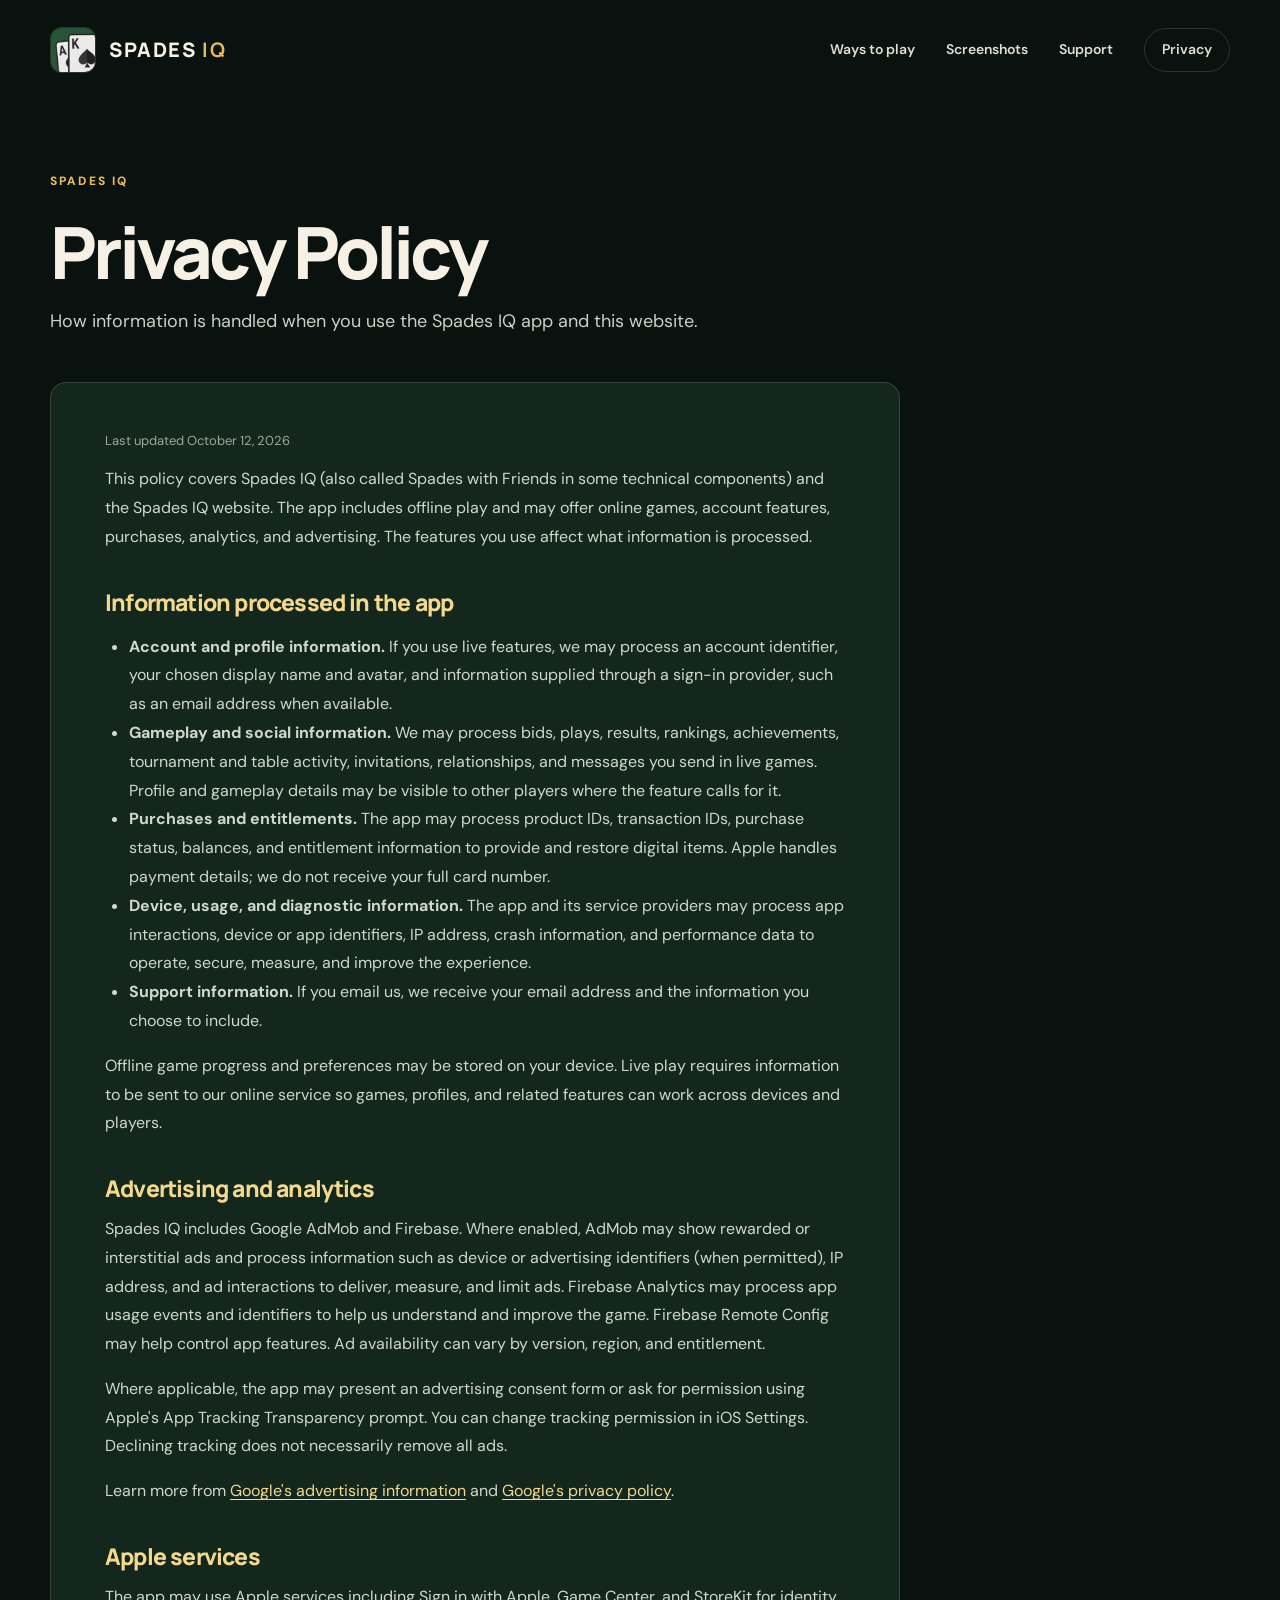
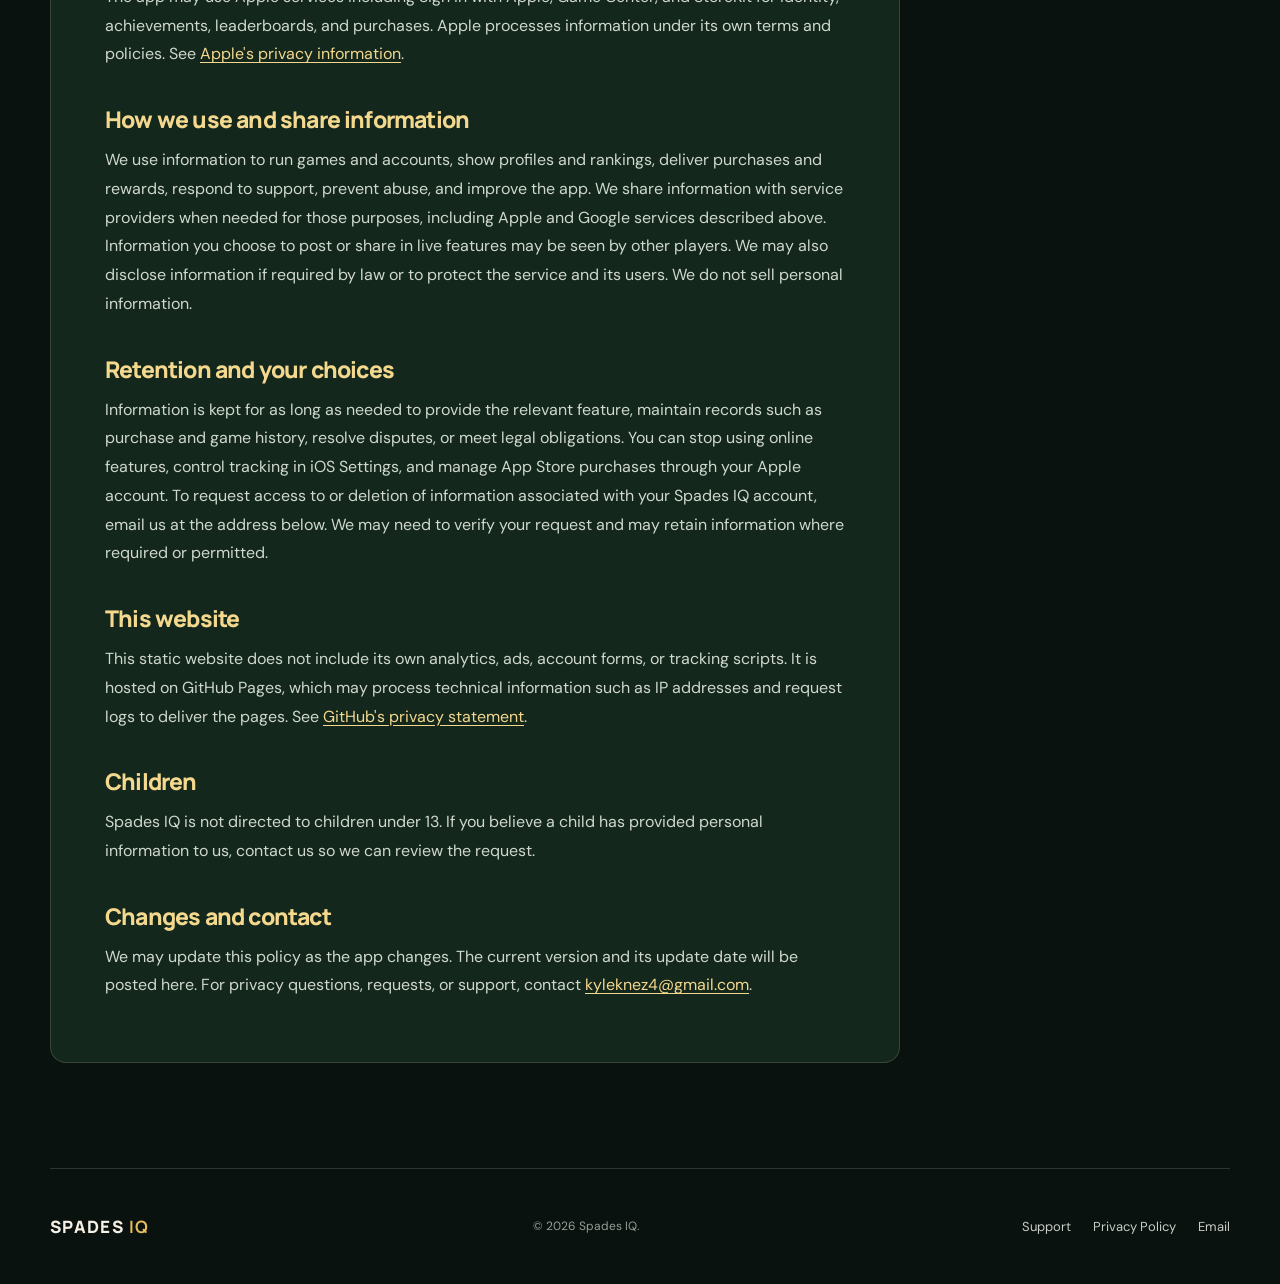
==== privacy-policy.html @ a106714f "Launch Spades IQ website" ====
<!doctype html>
<html lang="en">
<head>
  <meta charset="utf-8">
  <meta name="viewport" content="width=device-width, initial-scale=1">
  <meta name="theme-color" content="#09120f">
  <meta name="description" content="Privacy Policy for the Spades IQ iPhone app and website.">
  <link rel="canonical" href="https://knezzy.github.io/spades-iq-web/privacy-policy.html">
  <link rel="icon" type="image/png" href="site-assets/app-icon.png">
  <link rel="stylesheet" href="site-assets/styles.css">
  <title>Privacy Policy | Spades IQ</title>
</head>
<body>
  <a class="skip-link" href="#main">Skip to content</a>
  <header class="site-header wrap">
    <a class="brand" href="index.html" aria-label="Spades IQ home"><img src="site-assets/app-icon.png" width="46" height="46" alt=""><span>SPADES <b>IQ</b></span></a>
    <nav aria-label="Main navigation"><a href="index.html#ways-to-play">Ways to play</a><a href="index.html#screenshots">Screenshots</a><a href="support.html">Support</a><a class="nav-pill" href="privacy-policy.html" aria-current="page">Privacy</a></nav>
  </header>
  <main id="main" class="subpage-main wrap">
    <div class="page-heading"><p class="eyebrow">Spades IQ</p><h1>Privacy Policy</h1><p>How information is handled when you use the Spades IQ app and this website.</p></div>
    <article class="content-card">
      <p class="meta">Last updated October 12, 2026</p>
      <p>This policy covers Spades IQ (also called Spades with Friends in some technical components) and the Spades IQ website. The app includes offline play and may offer online games, account features, purchases, analytics, and advertising. The features you use affect what information is processed.</p>

      <h2>Information processed in the app</h2>
      <ul>
        <li><strong>Account and profile information.</strong> If you use live features, we may process an account identifier, your chosen display name and avatar, and information supplied through a sign-in provider, such as an email address when available.</li>
        <li><strong>Gameplay and social information.</strong> We may process bids, plays, results, rankings, achievements, tournament and table activity, invitations, relationships, and messages you send in live games. Profile and gameplay details may be visible to other players where the feature calls for it.</li>
        <li><strong>Purchases and entitlements.</strong> The app may process product IDs, transaction IDs, purchase status, balances, and entitlement information to provide and restore digital items. Apple handles payment details; we do not receive your full card number.</li>
        <li><strong>Device, usage, and diagnostic information.</strong> The app and its service providers may process app interactions, device or app identifiers, IP address, crash information, and performance data to operate, secure, measure, and improve the experience.</li>
        <li><strong>Support information.</strong> If you email us, we receive your email address and the information you choose to include.</li>
      </ul>
      <p>Offline game progress and preferences may be stored on your device. Live play requires information to be sent to our online service so games, profiles, and related features can work across devices and players.</p>

      <h2>Advertising and analytics</h2>
      <p>Spades IQ includes Google AdMob and Firebase. Where enabled, AdMob may show rewarded or interstitial ads and process information such as device or advertising identifiers (when permitted), IP address, and ad interactions to deliver, measure, and limit ads. Firebase Analytics may process app usage events and identifiers to help us understand and improve the game. Firebase Remote Config may help control app features. Ad availability can vary by version, region, and entitlement.</p>
      <p>Where applicable, the app may present an advertising consent form or ask for permission using Apple's App Tracking Transparency prompt. You can change tracking permission in iOS Settings. Declining tracking does not necessarily remove all ads.</p>
      <p>Learn more from <a href="https://policies.google.com/technologies/ads" target="_blank" rel="noopener noreferrer">Google's advertising information</a> and <a href="https://policies.google.com/privacy" target="_blank" rel="noopener noreferrer">Google's privacy policy</a>.</p>

      <h2>Apple services</h2>
      <p>The app may use Apple services including Sign in with Apple, Game Center, and StoreKit for identity, achievements, leaderboards, and purchases. Apple processes information under its own terms and policies. See <a href="https://www.apple.com/legal/privacy/" target="_blank" rel="noopener noreferrer">Apple's privacy information</a>.</p>

      <h2>How we use and share information</h2>
      <p>We use information to run games and accounts, show profiles and rankings, deliver purchases and rewards, respond to support, prevent abuse, and improve the app. We share information with service providers when needed for those purposes, including Apple and Google services described above. Information you choose to post or share in live features may be seen by other players. We may also disclose information if required by law or to protect the service and its users. We do not sell personal information.</p>

      <h2>Retention and your choices</h2>
      <p>Information is kept for as long as needed to provide the relevant feature, maintain records such as purchase and game history, resolve disputes, or meet legal obligations. You can stop using online features, control tracking in iOS Settings, and manage App Store purchases through your Apple account. To request access to or deletion of information associated with your Spades IQ account, email us at the address below. We may need to verify your request and may retain information where required or permitted.</p>

      <h2>This website</h2>
      <p>This static website does not include its own analytics, ads, account forms, or tracking scripts. It is hosted on GitHub Pages, which may process technical information such as IP addresses and request logs to deliver the pages. See <a href="https://docs.github.com/en/site-policy/privacy-policies/github-general-privacy-statement" target="_blank" rel="noopener noreferrer">GitHub's privacy statement</a>.</p>

      <h2>Children</h2>
      <p>Spades IQ is not directed to children under 13. If you believe a child has provided personal information to us, contact us so we can review the request.</p>

      <h2>Changes and contact</h2>
      <p>We may update this policy as the app changes. The current version and its update date will be posted here. For privacy questions, requests, or support, contact <a href="mailto:kyleknez4@gmail.com">kyleknez4@gmail.com</a>.</p>
    </article>
  </main>
  <footer class="site-footer wrap"><a class="footer-brand" href="index.html">SPADES <b>IQ</b></a><p>© 2026 Spades IQ.</p><div><a href="support.html">Support</a><a href="privacy-policy.html">Privacy Policy</a><a href="mailto:kyleknez4@gmail.com">Email</a></div></footer>
</body>
</html>
---- site-assets/styles.css ----
@import url('https://fonts.googleapis.com/css2?family=DM+Sans:wght@400;500;600;700&family=Manrope:wght@400;500;600;700;800&display=swap');

:root{--bg:#09120f;--bg2:#10231a;--panel:#15281e;--panel2:#1a3225;--text:#f6f1e4;--muted:#bbbfb4;--gold:#e6bb5c;--gold2:#f4d88e;--line:rgba(238,226,195,.16);--wrap:1180px}
*{box-sizing:border-box}html{scroll-behavior:smooth}body{margin:0;color:var(--text);background:var(--bg);font:16px/1.65 'DM Sans',system-ui,sans-serif}img{display:block;max-width:100%;height:auto}a{color:inherit}button,a{-webkit-tap-highlight-color:transparent}a:focus-visible{outline:2px solid var(--gold2);outline-offset:5px}.wrap{width:min(var(--wrap),calc(100% - 48px));margin-inline:auto}.skip-link{position:absolute;left:-9999px;top:12px;z-index:10;background:var(--gold);color:#101811;padding:8px 12px}.skip-link:focus{left:12px}
.site-header{display:flex;align-items:center;justify-content:space-between;gap:24px;min-height:100px}.brand{display:inline-flex;align-items:center;gap:13px;text-decoration:none;font:800 20px/1 'Manrope',sans-serif;letter-spacing:.08em;white-space:nowrap}.brand img{border-radius:11px;border:1px solid var(--line)}.brand b,.footer-brand b{color:var(--gold)}.site-header nav{display:flex;align-items:center;gap:31px}.site-header nav a{text-decoration:none;color:#deded3;font-size:14px;font-weight:600}.site-header nav a:hover,.site-footer a:hover{color:var(--gold2)}.site-header nav .nav-pill{border:1px solid var(--line);border-radius:999px;padding:9px 17px}
.hero{display:grid;grid-template-columns:1.04fr .96fr;align-items:center;gap:30px;min-height:630px;padding-top:15px;padding-bottom:50px;overflow:hidden}.eyebrow{color:var(--gold);font-size:12px;letter-spacing:.18em;text-transform:uppercase;font-weight:800;margin:0 0 22px}.eyebrow-line{display:inline-block;width:26px;height:1px;background:var(--gold);vertical-align:middle;margin-right:10px}.hero h1,h2,h3,p{margin-top:0}.hero h1,h2{font-family:'Manrope',system-ui,sans-serif;letter-spacing:-.055em}.hero h1{font-weight:800;font-size:clamp(52px,6.1vw,88px);line-height:1.05;margin-bottom:28px}.hero h1 em{font-style:normal;color:var(--gold2)}.lede{max-width:555px;color:#d3d7cd;font-size:18px;line-height:1.75}.hero-actions{display:flex;align-items:center;flex-wrap:wrap;gap:26px;margin-top:34px}.primary-cta,.outline-cta{display:inline-flex;align-items:center;justify-content:space-between;gap:24px;border-radius:9px;padding:14px 20px;font-weight:800;text-decoration:none}.primary-cta{background:var(--gold);color:#152117;cursor:default}.primary-cta span,.outline-cta span{font-size:21px;line-height:1}.text-cta{text-decoration:none;color:var(--gold2);font-weight:700}.text-cta span{margin-left:8px}.hero-note{font-size:13px;color:#9da99d;margin:16px 0 0}.hero-visual{position:relative;min-height:610px;display:flex;justify-content:center;align-items:center}.visual-glow{position:absolute;inset:11% 3%;background:radial-gradient(circle,rgba(55,126,81,.4),transparent 64%);filter:blur(30px)}.hero-phone{position:relative;width:min(342px,69%);transform:rotate(6deg);filter:drop-shadow(0 34px 40px rgba(0,0,0,.5));z-index:2}.hero-phone img{border-radius:35px;box-shadow:0 0 0 7px #1f2220,0 0 0 9px #757d70}.hero-card{position:absolute;background:#e6e1d5;color:#142219;border:2px solid #faf9f3;border-radius:17px;box-shadow:0 25px 30px rgba(0,0,0,.3);font-family:Georgia,serif}.hero-card-back{height:160px;width:112px;left:7%;top:19%;display:grid;place-items:center;font-size:88px;transform:rotate(-22deg);z-index:1}.hero-card-front{height:175px;width:121px;right:5%;bottom:6%;padding:15px;display:flex;flex-direction:column;line-height:1;font-size:40px;transform:rotate(16deg);z-index:3}.hero-card-front span:last-child{align-self:center;font-size:90px;margin-top:6px}
.highlight-bar{border-top:1px solid var(--line);border-bottom:1px solid var(--line);background:#102017}.highlight-inner{display:grid;grid-template-columns:repeat(4,1fr)}.highlight-inner span{padding:19px 24px;border-left:1px solid var(--line);font-size:13px;font-weight:700;white-space:nowrap}.highlight-inner span:last-child{border-right:1px solid var(--line)}.highlight-inner b{color:var(--gold);font-size:11px;margin-right:14px}
.section{padding-top:108px;padding-bottom:105px}.section-intro{max-width:710px;margin-bottom:42px}.section-intro .eyebrow{margin-bottom:14px}.section-intro h2,.strategy-grid h2,.closing h2{font-size:clamp(35px,4.5vw,59px);line-height:1.13;margin-bottom:16px;font-weight:800}.section-intro p:not(.eyebrow){font-size:17px;color:var(--muted);margin-bottom:0}.mode-grid{display:grid;grid-template-columns:repeat(3,1fr);gap:18px}.mode-card{min-height:355px;padding:30px 28px;background:linear-gradient(145deg,#1b3426,#11251b 70%);border:1px solid var(--line);border-radius:14px;display:flex;flex-direction:column;align-items:flex-start}.mode-symbol{font:50px/1 Georgia,serif;color:var(--gold);margin-bottom:auto}.mode-number{font-size:11px;font-weight:800;letter-spacing:.15em;color:#cbb875;margin-top:40px}.mode-card h3{font:800 26px/1.2 'Manrope',sans-serif;letter-spacing:-.035em;margin:10px 0}.mode-card p{color:#c1c8bc;font-size:15px;line-height:1.7;margin-bottom:0}
.strategy-section{background:#d9dfd0;color:#12221a;overflow:hidden}.strategy-grid{display:grid;grid-template-columns:.5fr 1fr;align-items:center;gap:35px;min-height:460px;padding-top:64px;padding-bottom:64px}.strategy-grid .eyebrow{color:#7b682b;margin-bottom:15px}.strategy-grid h2{max-width:660px}.strategy-grid p:not(.eyebrow){max-width:680px;font-size:18px;line-height:1.75;color:#385044}.strategy-mark{font-family:Georgia,serif;font-size:clamp(270px,29vw,460px);line-height:1;color:#1a4f34;text-align:center;text-shadow:20px 22px 0 rgba(8,35,18,.12);transform:rotate(-10deg)}.strategy-tags{display:flex;flex-wrap:wrap;gap:8px;margin-top:25px}.strategy-tags span{border:1px solid #9aab96;border-radius:999px;padding:5px 13px;font-size:12px;font-weight:700;color:#304638}
.screenshots-section{padding-bottom:110px}.screenshot-grid{display:grid;grid-template-columns:repeat(3,1fr);gap:24px}.screenshot-grid figure{margin:0}.screenshot-grid img{width:100%;border-radius:15px;border:1px solid #354439;box-shadow:0 22px 50px rgba(0,0,0,.18)}.screenshot-grid figcaption{color:var(--gold2);font-size:13px;text-transform:uppercase;letter-spacing:.12em;font-weight:800;text-align:center;margin-top:17px}.closing{padding-bottom:85px}.closing-card{background:linear-gradient(100deg,#1d3e2a,#203d2c 65%,#29452e);border:1px solid #456447;border-radius:17px;padding:42px 50px;display:flex;align-items:center;justify-content:space-between;gap:25px}.closing-card .eyebrow{margin-bottom:10px}.closing-card h2{font-size:clamp(34px,3vw,45px);margin-bottom:6px}.closing-card p:last-child{margin-bottom:0;color:#cad3c5}.outline-cta{border:1px solid var(--gold);color:var(--gold2);white-space:nowrap}.outline-cta:hover{background:var(--gold);color:#152117}
.site-footer{border-top:1px solid var(--line);display:flex;align-items:center;gap:25px;justify-content:space-between;min-height:116px}.footer-brand{text-decoration:none;font:800 17px 'Manrope',sans-serif;letter-spacing:.08em;white-space:nowrap}.site-footer p{color:#94a096;font-size:12px;margin:0}.site-footer>div{display:flex;gap:22px}.site-footer>div a{font-size:13px;text-decoration:none;color:#c8cec4;white-space:nowrap}
.subpage-main{padding-top:30px;padding-bottom:105px}.page-heading{max-width:760px;margin:42px 0 45px}.page-heading h1{font:800 clamp(44px,5.7vw,72px)/1.05 'Manrope',sans-serif;letter-spacing:-.055em;margin:0 0 18px}.page-heading p:not(.eyebrow){font-size:18px;color:#c8d1c5}.content-card{max-width:850px;background:#13271c;border:1px solid var(--line);border-radius:16px;padding:46px 54px}.content-card h2{font:800 23px/1.25 'Manrope',sans-serif;letter-spacing:-.035em;margin:36px 0 12px;color:var(--gold2)}.content-card h2:first-child{margin-top:0}.content-card p,.content-card li{color:#d0d8cd;line-height:1.8}.content-card ul{padding-left:24px}.content-card a{color:var(--gold2);text-underline-offset:3px}.meta{font-size:13px;color:#9ca99b!important}.support-grid{display:grid;grid-template-columns:1.2fr .8fr;gap:24px;align-items:start}.support-grid .content-card{max-width:none}.support-aside{border:1px solid var(--line);border-radius:16px;background:#1c3727;padding:32px}.support-aside h2{font:800 24px/1.3 'Manrope',sans-serif;margin:0 0 12px}.support-aside p{color:#c8d0c5}.support-aside a{display:inline-flex;background:var(--gold);color:#142117;text-decoration:none;border-radius:7px;padding:10px 15px;font-weight:800}.content-card details{border-bottom:1px solid var(--line);padding:17px 0}.content-card summary{cursor:pointer;font-weight:700;color:#f0f0e7}.content-card details p{margin:12px 0 0}
@media(max-width:950px){.hero{grid-template-columns:1fr;min-height:0;padding-bottom:60px}.hero-copy{padding-top:40px}.hero-visual{min-height:490px}.hero-phone{width:280px}.mode-grid{grid-template-columns:1fr}.mode-card{min-height:260px}.highlight-inner{grid-template-columns:repeat(2,1fr)}.highlight-inner span:nth-child(3){border-top:1px solid var(--line)}.highlight-inner span:nth-child(4){border-top:1px solid var(--line)}.strategy-grid{grid-template-columns:.35fr 1fr}.support-grid{grid-template-columns:1fr}.site-footer{flex-wrap:wrap;padding-top:25px;padding-bottom:25px}}
@media(max-width:650px){.wrap{width:min(var(--wrap),calc(100% - 32px))}.site-header{min-height:80px;align-items:flex-start;padding-top:16px;flex-direction:column;gap:17px}.brand img{width:38px;height:38px}.brand{font-size:17px}.site-header nav{gap:14px;flex-wrap:wrap}.site-header nav a{font-size:12px}.site-header nav .nav-pill{padding:3px 11px}.hero-copy{padding-top:58px}.hero h1{font-size:clamp(48px,12vw,68px)}.lede{font-size:16px}.hero-actions{gap:15px}.primary-cta{font-size:13px}.hero-visual{min-height:420px}.hero-phone{width:225px}.hero-card-back{left:2%;top:16%;width:70px;height:98px;font-size:58px}.hero-card-front{right:2%;bottom:10%;width:75px;height:107px;font-size:25px;padding:10px}.hero-card-front span:last-child{font-size:55px}.highlight-inner span{padding:12px 9px;font-size:10px}.highlight-inner b{margin-right:6px}.section{padding-top:72px;padding-bottom:70px}.section-intro{margin-bottom:28px}.mode-card{padding:25px;min-height:235px}.strategy-grid{display:block;padding-top:60px;padding-bottom:65px}.strategy-mark{float:right;font-size:160px;line-height:.8;opacity:.17}.strategy-grid p:not(.eyebrow){font-size:16px}.screenshot-grid{grid-template-columns:1fr;max-width:430px;margin:auto}.screenshot-grid figure{margin-bottom:17px}.closing-card{padding:28px;display:block}.outline-cta{margin-top:25px}.site-footer{display:block}.site-footer p{margin:12px 0}.site-footer>div{flex-wrap:wrap}.page-heading{margin-top:60px}.content-card{padding:27px 22px}.support-aside{padding:25px}}
@media(prefers-reduced-motion:reduce){html{scroll-behavior:auto}}
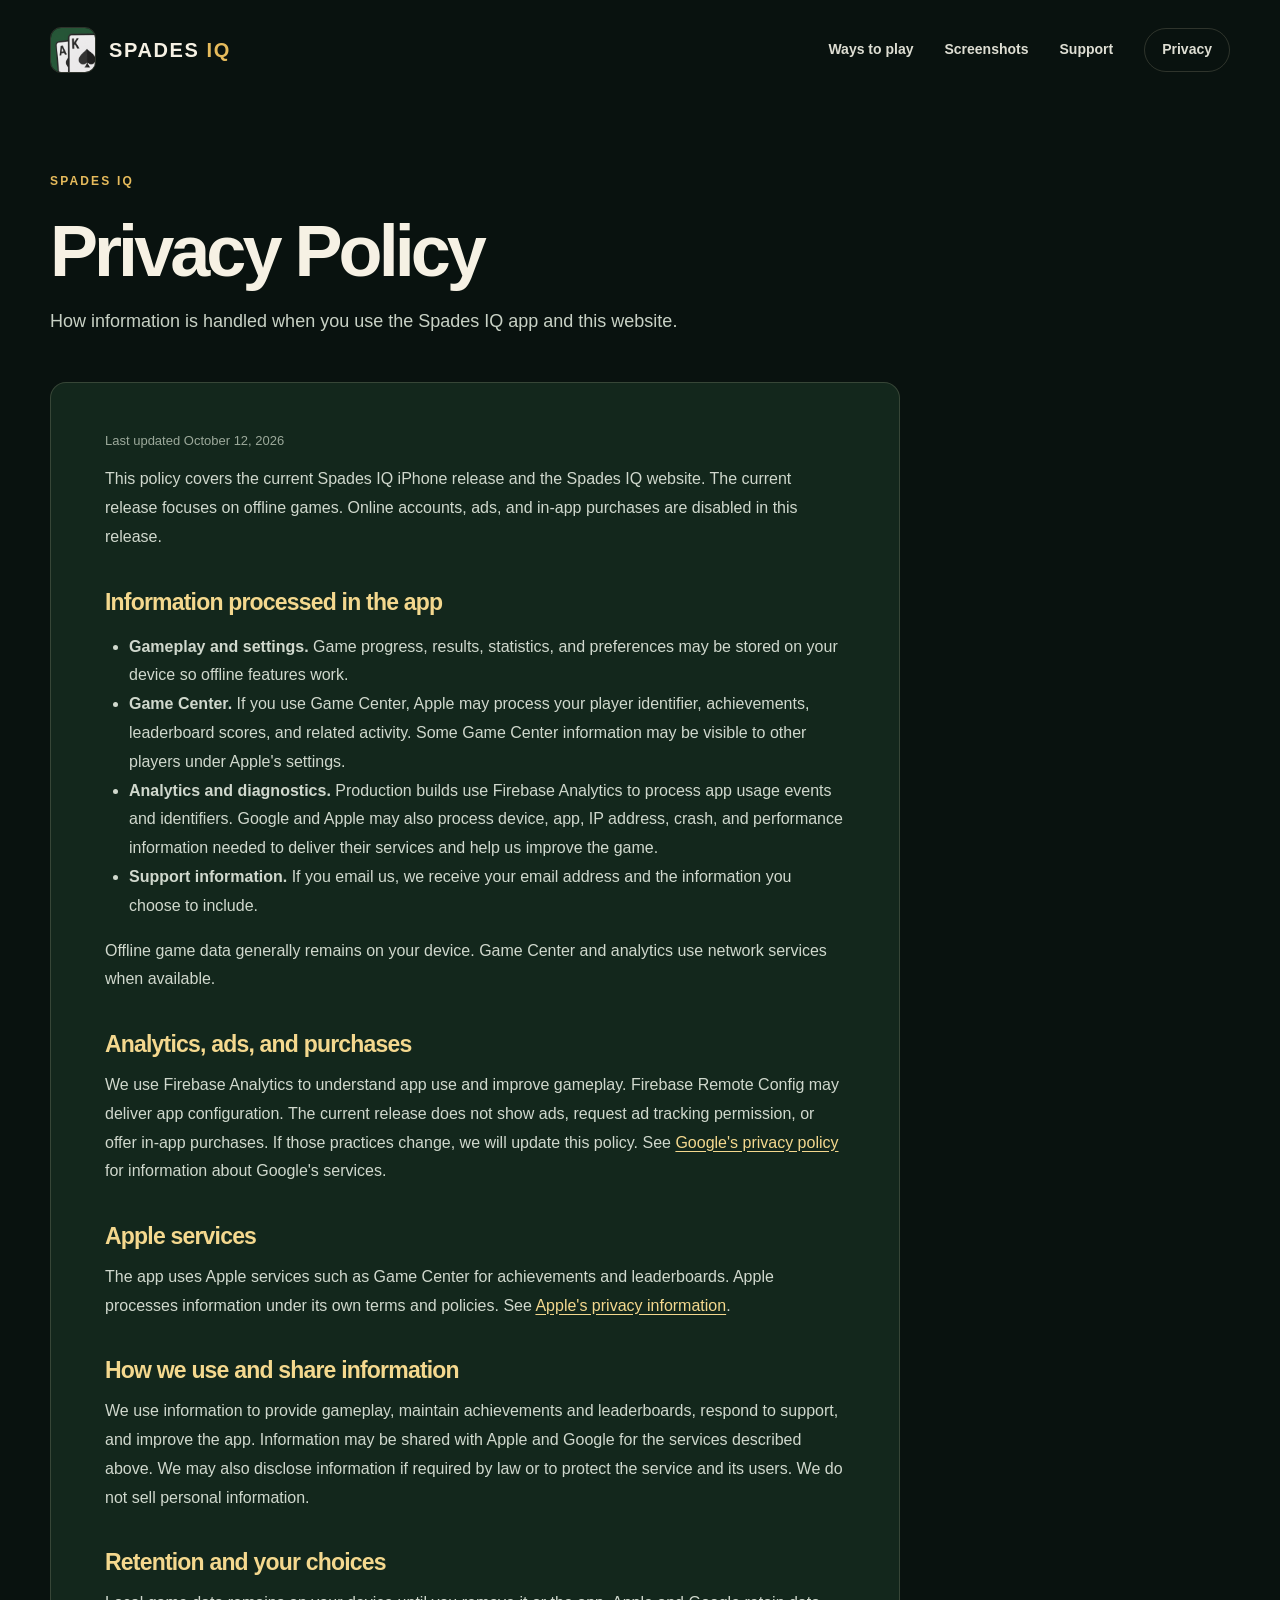
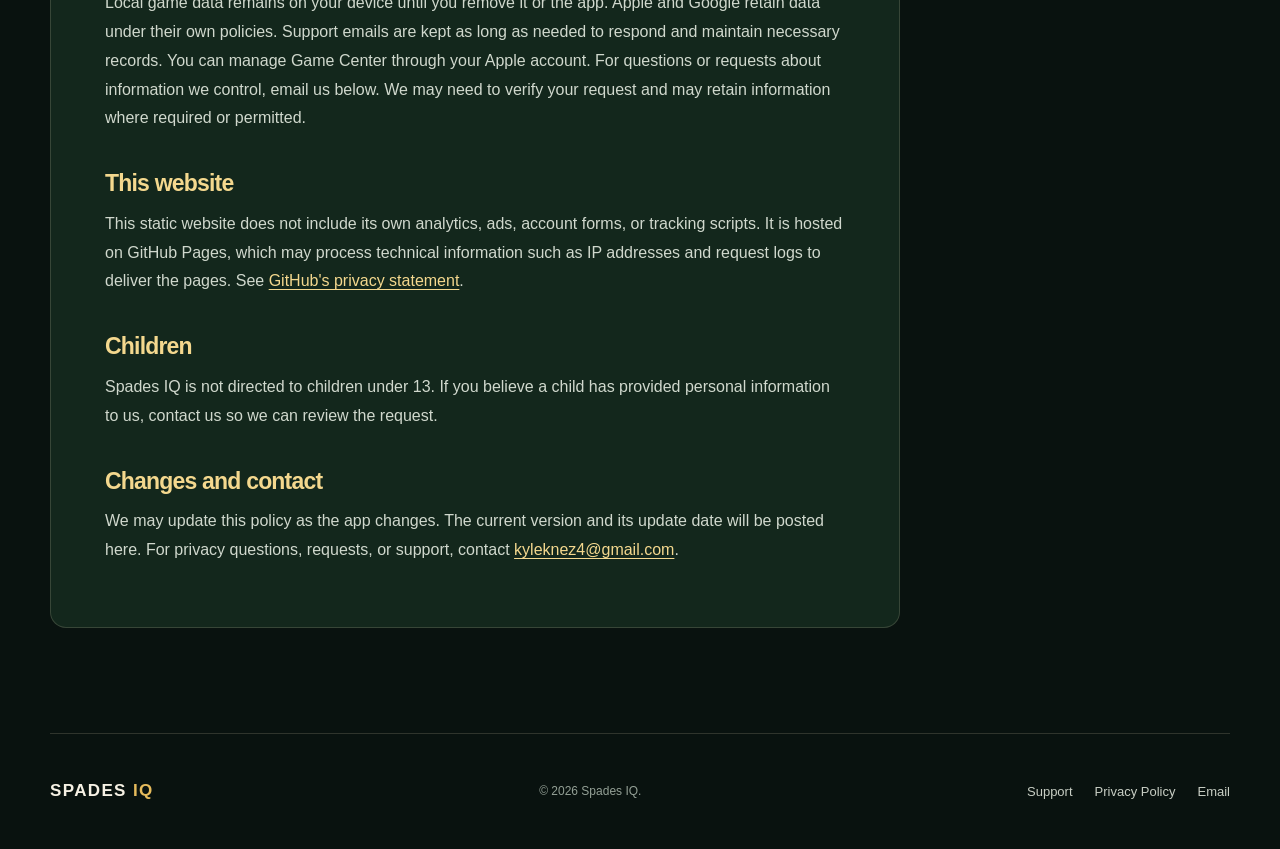
==== commit 76a51909: "Match site to offline Spades IQ release" ====
--- a/privacy-policy.html
+++ b/privacy-policy.html
@@ -20,31 +20,28 @@
     <div class="page-heading"><p class="eyebrow">Spades IQ</p><h1>Privacy Policy</h1><p>How information is handled when you use the Spades IQ app and this website.</p></div>
     <article class="content-card">
       <p class="meta">Last updated October 12, 2026</p>
-      <p>This policy covers Spades IQ (also called Spades with Friends in some technical components) and the Spades IQ website. The app includes offline play and may offer online games, account features, purchases, analytics, and advertising. The features you use affect what information is processed.</p>
+      <p>This policy covers the current Spades IQ iPhone release and the Spades IQ website. The current release focuses on offline games. Online accounts, ads, and in-app purchases are disabled in this release.</p>
 
       <h2>Information processed in the app</h2>
       <ul>
-        <li><strong>Account and profile information.</strong> If you use live features, we may process an account identifier, your chosen display name and avatar, and information supplied through a sign-in provider, such as an email address when available.</li>
-        <li><strong>Gameplay and social information.</strong> We may process bids, plays, results, rankings, achievements, tournament and table activity, invitations, relationships, and messages you send in live games. Profile and gameplay details may be visible to other players where the feature calls for it.</li>
-        <li><strong>Purchases and entitlements.</strong> The app may process product IDs, transaction IDs, purchase status, balances, and entitlement information to provide and restore digital items. Apple handles payment details; we do not receive your full card number.</li>
-        <li><strong>Device, usage, and diagnostic information.</strong> The app and its service providers may process app interactions, device or app identifiers, IP address, crash information, and performance data to operate, secure, measure, and improve the experience.</li>
+        <li><strong>Gameplay and settings.</strong> Game progress, results, statistics, and preferences may be stored on your device so offline features work.</li>
+        <li><strong>Game Center.</strong> If you use Game Center, Apple may process your player identifier, achievements, leaderboard scores, and related activity. Some Game Center information may be visible to other players under Apple's settings.</li>
+        <li><strong>Analytics and diagnostics.</strong> Production builds use Firebase Analytics to process app usage events and identifiers. Google and Apple may also process device, app, IP address, crash, and performance information needed to deliver their services and help us improve the game.</li>
         <li><strong>Support information.</strong> If you email us, we receive your email address and the information you choose to include.</li>
       </ul>
-      <p>Offline game progress and preferences may be stored on your device. Live play requires information to be sent to our online service so games, profiles, and related features can work across devices and players.</p>
+      <p>Offline game data generally remains on your device. Game Center and analytics use network services when available.</p>
 
-      <h2>Advertising and analytics</h2>
-      <p>Spades IQ includes Google AdMob and Firebase. Where enabled, AdMob may show rewarded or interstitial ads and process information such as device or advertising identifiers (when permitted), IP address, and ad interactions to deliver, measure, and limit ads. Firebase Analytics may process app usage events and identifiers to help us understand and improve the game. Firebase Remote Config may help control app features. Ad availability can vary by version, region, and entitlement.</p>
-      <p>Where applicable, the app may present an advertising consent form or ask for permission using Apple's App Tracking Transparency prompt. You can change tracking permission in iOS Settings. Declining tracking does not necessarily remove all ads.</p>
-      <p>Learn more from <a href="https://policies.google.com/technologies/ads" target="_blank" rel="noopener noreferrer">Google's advertising information</a> and <a href="https://policies.google.com/privacy" target="_blank" rel="noopener noreferrer">Google's privacy policy</a>.</p>
+      <h2>Analytics, ads, and purchases</h2>
+      <p>We use Firebase Analytics to understand app use and improve gameplay. Firebase Remote Config may deliver app configuration. The current release does not show ads, request ad tracking permission, or offer in-app purchases. If those practices change, we will update this policy. See <a href="https://policies.google.com/privacy" target="_blank" rel="noopener noreferrer">Google's privacy policy</a> for information about Google's services.</p>
 
       <h2>Apple services</h2>
-      <p>The app may use Apple services including Sign in with Apple, Game Center, and StoreKit for identity, achievements, leaderboards, and purchases. Apple processes information under its own terms and policies. See <a href="https://www.apple.com/legal/privacy/" target="_blank" rel="noopener noreferrer">Apple's privacy information</a>.</p>
+      <p>The app uses Apple services such as Game Center for achievements and leaderboards. Apple processes information under its own terms and policies. See <a href="https://www.apple.com/legal/privacy/" target="_blank" rel="noopener noreferrer">Apple's privacy information</a>.</p>
 
       <h2>How we use and share information</h2>
-      <p>We use information to run games and accounts, show profiles and rankings, deliver purchases and rewards, respond to support, prevent abuse, and improve the app. We share information with service providers when needed for those purposes, including Apple and Google services described above. Information you choose to post or share in live features may be seen by other players. We may also disclose information if required by law or to protect the service and its users. We do not sell personal information.</p>
+      <p>We use information to provide gameplay, maintain achievements and leaderboards, respond to support, and improve the app. Information may be shared with Apple and Google for the services described above. We may also disclose information if required by law or to protect the service and its users. We do not sell personal information.</p>
 
       <h2>Retention and your choices</h2>
-      <p>Information is kept for as long as needed to provide the relevant feature, maintain records such as purchase and game history, resolve disputes, or meet legal obligations. You can stop using online features, control tracking in iOS Settings, and manage App Store purchases through your Apple account. To request access to or deletion of information associated with your Spades IQ account, email us at the address below. We may need to verify your request and may retain information where required or permitted.</p>
+      <p>Local game data remains on your device until you remove it or the app. Apple and Google retain data under their own policies. Support emails are kept as long as needed to respond and maintain necessary records. You can manage Game Center through your Apple account. For questions or requests about information we control, email us below. We may need to verify your request and may retain information where required or permitted.</p>
 
       <h2>This website</h2>
       <p>This static website does not include its own analytics, ads, account forms, or tracking scripts. It is hosted on GitHub Pages, which may process technical information such as IP addresses and request logs to deliver the pages. See <a href="https://docs.github.com/en/site-policy/privacy-policies/github-general-privacy-statement" target="_blank" rel="noopener noreferrer">GitHub's privacy statement</a>.</p>
--- a/site-assets/styles.css
+++ b/site-assets/styles.css
@@ -1,15 +1,13 @@
-@import url('https://fonts.googleapis.com/css2?family=DM+Sans:wght@400;500;600;700&family=Manrope:wght@400;500;600;700;800&display=swap');
-
 :root{--bg:#09120f;--bg2:#10231a;--panel:#15281e;--panel2:#1a3225;--text:#f6f1e4;--muted:#bbbfb4;--gold:#e6bb5c;--gold2:#f4d88e;--line:rgba(238,226,195,.16);--wrap:1180px}
-*{box-sizing:border-box}html{scroll-behavior:smooth}body{margin:0;color:var(--text);background:var(--bg);font:16px/1.65 'DM Sans',system-ui,sans-serif}img{display:block;max-width:100%;height:auto}a{color:inherit}button,a{-webkit-tap-highlight-color:transparent}a:focus-visible{outline:2px solid var(--gold2);outline-offset:5px}.wrap{width:min(var(--wrap),calc(100% - 48px));margin-inline:auto}.skip-link{position:absolute;left:-9999px;top:12px;z-index:10;background:var(--gold);color:#101811;padding:8px 12px}.skip-link:focus{left:12px}
-.site-header{display:flex;align-items:center;justify-content:space-between;gap:24px;min-height:100px}.brand{display:inline-flex;align-items:center;gap:13px;text-decoration:none;font:800 20px/1 'Manrope',sans-serif;letter-spacing:.08em;white-space:nowrap}.brand img{border-radius:11px;border:1px solid var(--line)}.brand b,.footer-brand b{color:var(--gold)}.site-header nav{display:flex;align-items:center;gap:31px}.site-header nav a{text-decoration:none;color:#deded3;font-size:14px;font-weight:600}.site-header nav a:hover,.site-footer a:hover{color:var(--gold2)}.site-header nav .nav-pill{border:1px solid var(--line);border-radius:999px;padding:9px 17px}
-.hero{display:grid;grid-template-columns:1.04fr .96fr;align-items:center;gap:30px;min-height:630px;padding-top:15px;padding-bottom:50px;overflow:hidden}.eyebrow{color:var(--gold);font-size:12px;letter-spacing:.18em;text-transform:uppercase;font-weight:800;margin:0 0 22px}.eyebrow-line{display:inline-block;width:26px;height:1px;background:var(--gold);vertical-align:middle;margin-right:10px}.hero h1,h2,h3,p{margin-top:0}.hero h1,h2{font-family:'Manrope',system-ui,sans-serif;letter-spacing:-.055em}.hero h1{font-weight:800;font-size:clamp(52px,6.1vw,88px);line-height:1.05;margin-bottom:28px}.hero h1 em{font-style:normal;color:var(--gold2)}.lede{max-width:555px;color:#d3d7cd;font-size:18px;line-height:1.75}.hero-actions{display:flex;align-items:center;flex-wrap:wrap;gap:26px;margin-top:34px}.primary-cta,.outline-cta{display:inline-flex;align-items:center;justify-content:space-between;gap:24px;border-radius:9px;padding:14px 20px;font-weight:800;text-decoration:none}.primary-cta{background:var(--gold);color:#152117;cursor:default}.primary-cta span,.outline-cta span{font-size:21px;line-height:1}.text-cta{text-decoration:none;color:var(--gold2);font-weight:700}.text-cta span{margin-left:8px}.hero-note{font-size:13px;color:#9da99d;margin:16px 0 0}.hero-visual{position:relative;min-height:610px;display:flex;justify-content:center;align-items:center}.visual-glow{position:absolute;inset:11% 3%;background:radial-gradient(circle,rgba(55,126,81,.4),transparent 64%);filter:blur(30px)}.hero-phone{position:relative;width:min(342px,69%);transform:rotate(6deg);filter:drop-shadow(0 34px 40px rgba(0,0,0,.5));z-index:2}.hero-phone img{border-radius:35px;box-shadow:0 0 0 7px #1f2220,0 0 0 9px #757d70}.hero-card{position:absolute;background:#e6e1d5;color:#142219;border:2px solid #faf9f3;border-radius:17px;box-shadow:0 25px 30px rgba(0,0,0,.3);font-family:Georgia,serif}.hero-card-back{height:160px;width:112px;left:7%;top:19%;display:grid;place-items:center;font-size:88px;transform:rotate(-22deg);z-index:1}.hero-card-front{height:175px;width:121px;right:5%;bottom:6%;padding:15px;display:flex;flex-direction:column;line-height:1;font-size:40px;transform:rotate(16deg);z-index:3}.hero-card-front span:last-child{align-self:center;font-size:90px;margin-top:6px}
+*{box-sizing:border-box}html{scroll-behavior:smooth}body{margin:0;color:var(--text);background:var(--bg);font:16px/1.65 'Avenir Next',-apple-system,BlinkMacSystemFont,'Segoe UI',sans-serif}img{display:block;max-width:100%;height:auto}a{color:inherit}button,a{-webkit-tap-highlight-color:transparent}a:focus-visible{outline:2px solid var(--gold2);outline-offset:5px}.wrap{width:min(var(--wrap),calc(100% - 48px));margin-inline:auto}.skip-link{position:absolute;left:-9999px;top:12px;z-index:10;background:var(--gold);color:#101811;padding:8px 12px}.skip-link:focus{left:12px}
+.site-header{display:flex;align-items:center;justify-content:space-between;gap:24px;min-height:100px}.brand{display:inline-flex;align-items:center;gap:13px;text-decoration:none;font:800 20px/1 'Avenir Next',-apple-system,BlinkMacSystemFont,'Segoe UI',sans-serif;letter-spacing:.08em;white-space:nowrap}.brand img{border-radius:11px;border:1px solid var(--line)}.brand b,.footer-brand b{color:var(--gold)}.site-header nav{display:flex;align-items:center;gap:31px}.site-header nav a{text-decoration:none;color:#deded3;font-size:14px;font-weight:600}.site-header nav a:hover,.site-footer a:hover{color:var(--gold2)}.site-header nav .nav-pill{border:1px solid var(--line);border-radius:999px;padding:9px 17px}
+.hero{display:grid;grid-template-columns:1.04fr .96fr;align-items:center;gap:30px;min-height:630px;padding-top:15px;padding-bottom:50px;overflow:hidden}.eyebrow{color:var(--gold);font-size:12px;letter-spacing:.18em;text-transform:uppercase;font-weight:800;margin:0 0 22px}.eyebrow-line{display:inline-block;width:26px;height:1px;background:var(--gold);vertical-align:middle;margin-right:10px}.hero h1,h2,h3,p{margin-top:0}.hero h1,h2{font-family:'Avenir Next',-apple-system,BlinkMacSystemFont,'Segoe UI',sans-serif;letter-spacing:-.055em}.hero h1{font-weight:800;font-size:clamp(52px,6.1vw,88px);line-height:1.05;margin-bottom:28px}.hero h1 em{font-style:normal;color:var(--gold2)}.lede{max-width:555px;color:#d3d7cd;font-size:18px;line-height:1.75}.hero-actions{display:flex;align-items:center;flex-wrap:wrap;gap:26px;margin-top:34px}.primary-cta,.outline-cta{display:inline-flex;align-items:center;justify-content:space-between;gap:24px;border-radius:9px;padding:14px 20px;font-weight:800;text-decoration:none}.primary-cta{background:var(--gold);color:#152117;cursor:default}.primary-cta span,.outline-cta span{font-size:21px;line-height:1}.text-cta{text-decoration:none;color:var(--gold2);font-weight:700}.text-cta span{margin-left:8px}.hero-note{font-size:13px;color:#9da99d;margin:16px 0 0}.hero-visual{position:relative;min-height:610px;display:flex;justify-content:center;align-items:center}.visual-glow{position:absolute;inset:11% 3%;background:radial-gradient(circle,rgba(55,126,81,.4),transparent 64%);filter:blur(30px)}.hero-phone{position:relative;width:min(342px,69%);transform:rotate(6deg);filter:drop-shadow(0 34px 40px rgba(0,0,0,.5));z-index:2}.hero-phone img{border-radius:35px;box-shadow:0 0 0 7px #1f2220,0 0 0 9px #757d70}.hero-card{position:absolute;background:#e6e1d5;color:#142219;border:2px solid #faf9f3;border-radius:17px;box-shadow:0 25px 30px rgba(0,0,0,.3);font-family:Georgia,serif}.hero-card-back{height:160px;width:112px;left:7%;top:19%;display:grid;place-items:center;font-size:88px;transform:rotate(-22deg);z-index:1}.hero-card-front{height:175px;width:121px;right:5%;bottom:6%;padding:15px;display:flex;flex-direction:column;line-height:1;font-size:40px;transform:rotate(16deg);z-index:3}.hero-card-front span:last-child{align-self:center;font-size:90px;margin-top:6px}
 .highlight-bar{border-top:1px solid var(--line);border-bottom:1px solid var(--line);background:#102017}.highlight-inner{display:grid;grid-template-columns:repeat(4,1fr)}.highlight-inner span{padding:19px 24px;border-left:1px solid var(--line);font-size:13px;font-weight:700;white-space:nowrap}.highlight-inner span:last-child{border-right:1px solid var(--line)}.highlight-inner b{color:var(--gold);font-size:11px;margin-right:14px}
-.section{padding-top:108px;padding-bottom:105px}.section-intro{max-width:710px;margin-bottom:42px}.section-intro .eyebrow{margin-bottom:14px}.section-intro h2,.strategy-grid h2,.closing h2{font-size:clamp(35px,4.5vw,59px);line-height:1.13;margin-bottom:16px;font-weight:800}.section-intro p:not(.eyebrow){font-size:17px;color:var(--muted);margin-bottom:0}.mode-grid{display:grid;grid-template-columns:repeat(3,1fr);gap:18px}.mode-card{min-height:355px;padding:30px 28px;background:linear-gradient(145deg,#1b3426,#11251b 70%);border:1px solid var(--line);border-radius:14px;display:flex;flex-direction:column;align-items:flex-start}.mode-symbol{font:50px/1 Georgia,serif;color:var(--gold);margin-bottom:auto}.mode-number{font-size:11px;font-weight:800;letter-spacing:.15em;color:#cbb875;margin-top:40px}.mode-card h3{font:800 26px/1.2 'Manrope',sans-serif;letter-spacing:-.035em;margin:10px 0}.mode-card p{color:#c1c8bc;font-size:15px;line-height:1.7;margin-bottom:0}
+.section{padding-top:108px;padding-bottom:105px}.section-intro{max-width:710px;margin-bottom:42px}.section-intro .eyebrow{margin-bottom:14px}.section-intro h2,.strategy-grid h2,.closing h2{font-size:clamp(35px,4.5vw,59px);line-height:1.13;margin-bottom:16px;font-weight:800}.section-intro p:not(.eyebrow){font-size:17px;color:var(--muted);margin-bottom:0}.mode-grid{display:grid;grid-template-columns:repeat(3,1fr);gap:18px}.mode-card{min-height:355px;padding:30px 28px;background:linear-gradient(145deg,#1b3426,#11251b 70%);border:1px solid var(--line);border-radius:14px;display:flex;flex-direction:column;align-items:flex-start}.mode-symbol{font:50px/1 Georgia,serif;color:var(--gold);margin-bottom:auto}.mode-number{font-size:11px;font-weight:800;letter-spacing:.15em;color:#cbb875;margin-top:40px}.mode-card h3{font:800 26px/1.2 'Avenir Next',-apple-system,BlinkMacSystemFont,'Segoe UI',sans-serif;letter-spacing:-.035em;margin:10px 0}.mode-card p{color:#c1c8bc;font-size:15px;line-height:1.7;margin-bottom:0}
 .strategy-section{background:#d9dfd0;color:#12221a;overflow:hidden}.strategy-grid{display:grid;grid-template-columns:.5fr 1fr;align-items:center;gap:35px;min-height:460px;padding-top:64px;padding-bottom:64px}.strategy-grid .eyebrow{color:#7b682b;margin-bottom:15px}.strategy-grid h2{max-width:660px}.strategy-grid p:not(.eyebrow){max-width:680px;font-size:18px;line-height:1.75;color:#385044}.strategy-mark{font-family:Georgia,serif;font-size:clamp(270px,29vw,460px);line-height:1;color:#1a4f34;text-align:center;text-shadow:20px 22px 0 rgba(8,35,18,.12);transform:rotate(-10deg)}.strategy-tags{display:flex;flex-wrap:wrap;gap:8px;margin-top:25px}.strategy-tags span{border:1px solid #9aab96;border-radius:999px;padding:5px 13px;font-size:12px;font-weight:700;color:#304638}
 .screenshots-section{padding-bottom:110px}.screenshot-grid{display:grid;grid-template-columns:repeat(3,1fr);gap:24px}.screenshot-grid figure{margin:0}.screenshot-grid img{width:100%;border-radius:15px;border:1px solid #354439;box-shadow:0 22px 50px rgba(0,0,0,.18)}.screenshot-grid figcaption{color:var(--gold2);font-size:13px;text-transform:uppercase;letter-spacing:.12em;font-weight:800;text-align:center;margin-top:17px}.closing{padding-bottom:85px}.closing-card{background:linear-gradient(100deg,#1d3e2a,#203d2c 65%,#29452e);border:1px solid #456447;border-radius:17px;padding:42px 50px;display:flex;align-items:center;justify-content:space-between;gap:25px}.closing-card .eyebrow{margin-bottom:10px}.closing-card h2{font-size:clamp(34px,3vw,45px);margin-bottom:6px}.closing-card p:last-child{margin-bottom:0;color:#cad3c5}.outline-cta{border:1px solid var(--gold);color:var(--gold2);white-space:nowrap}.outline-cta:hover{background:var(--gold);color:#152117}
-.site-footer{border-top:1px solid var(--line);display:flex;align-items:center;gap:25px;justify-content:space-between;min-height:116px}.footer-brand{text-decoration:none;font:800 17px 'Manrope',sans-serif;letter-spacing:.08em;white-space:nowrap}.site-footer p{color:#94a096;font-size:12px;margin:0}.site-footer>div{display:flex;gap:22px}.site-footer>div a{font-size:13px;text-decoration:none;color:#c8cec4;white-space:nowrap}
-.subpage-main{padding-top:30px;padding-bottom:105px}.page-heading{max-width:760px;margin:42px 0 45px}.page-heading h1{font:800 clamp(44px,5.7vw,72px)/1.05 'Manrope',sans-serif;letter-spacing:-.055em;margin:0 0 18px}.page-heading p:not(.eyebrow){font-size:18px;color:#c8d1c5}.content-card{max-width:850px;background:#13271c;border:1px solid var(--line);border-radius:16px;padding:46px 54px}.content-card h2{font:800 23px/1.25 'Manrope',sans-serif;letter-spacing:-.035em;margin:36px 0 12px;color:var(--gold2)}.content-card h2:first-child{margin-top:0}.content-card p,.content-card li{color:#d0d8cd;line-height:1.8}.content-card ul{padding-left:24px}.content-card a{color:var(--gold2);text-underline-offset:3px}.meta{font-size:13px;color:#9ca99b!important}.support-grid{display:grid;grid-template-columns:1.2fr .8fr;gap:24px;align-items:start}.support-grid .content-card{max-width:none}.support-aside{border:1px solid var(--line);border-radius:16px;background:#1c3727;padding:32px}.support-aside h2{font:800 24px/1.3 'Manrope',sans-serif;margin:0 0 12px}.support-aside p{color:#c8d0c5}.support-aside a{display:inline-flex;background:var(--gold);color:#142117;text-decoration:none;border-radius:7px;padding:10px 15px;font-weight:800}.content-card details{border-bottom:1px solid var(--line);padding:17px 0}.content-card summary{cursor:pointer;font-weight:700;color:#f0f0e7}.content-card details p{margin:12px 0 0}
+.site-footer{border-top:1px solid var(--line);display:flex;align-items:center;gap:25px;justify-content:space-between;min-height:116px}.footer-brand{text-decoration:none;font:800 17px 'Avenir Next',-apple-system,BlinkMacSystemFont,'Segoe UI',sans-serif;letter-spacing:.08em;white-space:nowrap}.site-footer p{color:#94a096;font-size:12px;margin:0}.site-footer>div{display:flex;gap:22px}.site-footer>div a{font-size:13px;text-decoration:none;color:#c8cec4;white-space:nowrap}
+.subpage-main{padding-top:30px;padding-bottom:105px}.page-heading{max-width:760px;margin:42px 0 45px}.page-heading h1{font:800 clamp(44px,5.7vw,72px)/1.05 'Avenir Next',-apple-system,BlinkMacSystemFont,'Segoe UI',sans-serif;letter-spacing:-.055em;margin:0 0 18px}.page-heading p:not(.eyebrow){font-size:18px;color:#c8d1c5}.content-card{max-width:850px;background:#13271c;border:1px solid var(--line);border-radius:16px;padding:46px 54px}.content-card h2{font:800 23px/1.25 'Avenir Next',-apple-system,BlinkMacSystemFont,'Segoe UI',sans-serif;letter-spacing:-.035em;margin:36px 0 12px;color:var(--gold2)}.content-card h2:first-child{margin-top:0}.content-card p,.content-card li{color:#d0d8cd;line-height:1.8}.content-card ul{padding-left:24px}.content-card a{color:var(--gold2);text-underline-offset:3px}.meta{font-size:13px;color:#9ca99b!important}.support-grid{display:grid;grid-template-columns:1.2fr .8fr;gap:24px;align-items:start}.support-grid .content-card{max-width:none}.support-aside{border:1px solid var(--line);border-radius:16px;background:#1c3727;padding:32px}.support-aside h2{font:800 24px/1.3 'Avenir Next',-apple-system,BlinkMacSystemFont,'Segoe UI',sans-serif;margin:0 0 12px}.support-aside p{color:#c8d0c5}.support-aside a{display:inline-flex;background:var(--gold);color:#142117;text-decoration:none;border-radius:7px;padding:10px 15px;font-weight:800}.content-card details{border-bottom:1px solid var(--line);padding:17px 0}.content-card summary{cursor:pointer;font-weight:700;color:#f0f0e7}.content-card details p{margin:12px 0 0}
 @media(max-width:950px){.hero{grid-template-columns:1fr;min-height:0;padding-bottom:60px}.hero-copy{padding-top:40px}.hero-visual{min-height:490px}.hero-phone{width:280px}.mode-grid{grid-template-columns:1fr}.mode-card{min-height:260px}.highlight-inner{grid-template-columns:repeat(2,1fr)}.highlight-inner span:nth-child(3){border-top:1px solid var(--line)}.highlight-inner span:nth-child(4){border-top:1px solid var(--line)}.strategy-grid{grid-template-columns:.35fr 1fr}.support-grid{grid-template-columns:1fr}.site-footer{flex-wrap:wrap;padding-top:25px;padding-bottom:25px}}
 @media(max-width:650px){.wrap{width:min(var(--wrap),calc(100% - 32px))}.site-header{min-height:80px;align-items:flex-start;padding-top:16px;flex-direction:column;gap:17px}.brand img{width:38px;height:38px}.brand{font-size:17px}.site-header nav{gap:14px;flex-wrap:wrap}.site-header nav a{font-size:12px}.site-header nav .nav-pill{padding:3px 11px}.hero-copy{padding-top:58px}.hero h1{font-size:clamp(48px,12vw,68px)}.lede{font-size:16px}.hero-actions{gap:15px}.primary-cta{font-size:13px}.hero-visual{min-height:420px}.hero-phone{width:225px}.hero-card-back{left:2%;top:16%;width:70px;height:98px;font-size:58px}.hero-card-front{right:2%;bottom:10%;width:75px;height:107px;font-size:25px;padding:10px}.hero-card-front span:last-child{font-size:55px}.highlight-inner span{padding:12px 9px;font-size:10px}.highlight-inner b{margin-right:6px}.section{padding-top:72px;padding-bottom:70px}.section-intro{margin-bottom:28px}.mode-card{padding:25px;min-height:235px}.strategy-grid{display:block;padding-top:60px;padding-bottom:65px}.strategy-mark{float:right;font-size:160px;line-height:.8;opacity:.17}.strategy-grid p:not(.eyebrow){font-size:16px}.screenshot-grid{grid-template-columns:1fr;max-width:430px;margin:auto}.screenshot-grid figure{margin-bottom:17px}.closing-card{padding:28px;display:block}.outline-cta{margin-top:25px}.site-footer{display:block}.site-footer p{margin:12px 0}.site-footer>div{flex-wrap:wrap}.page-heading{margin-top:60px}.content-card{padding:27px 22px}.support-aside{padding:25px}}
 @media(prefers-reduced-motion:reduce){html{scroll-behavior:auto}}
